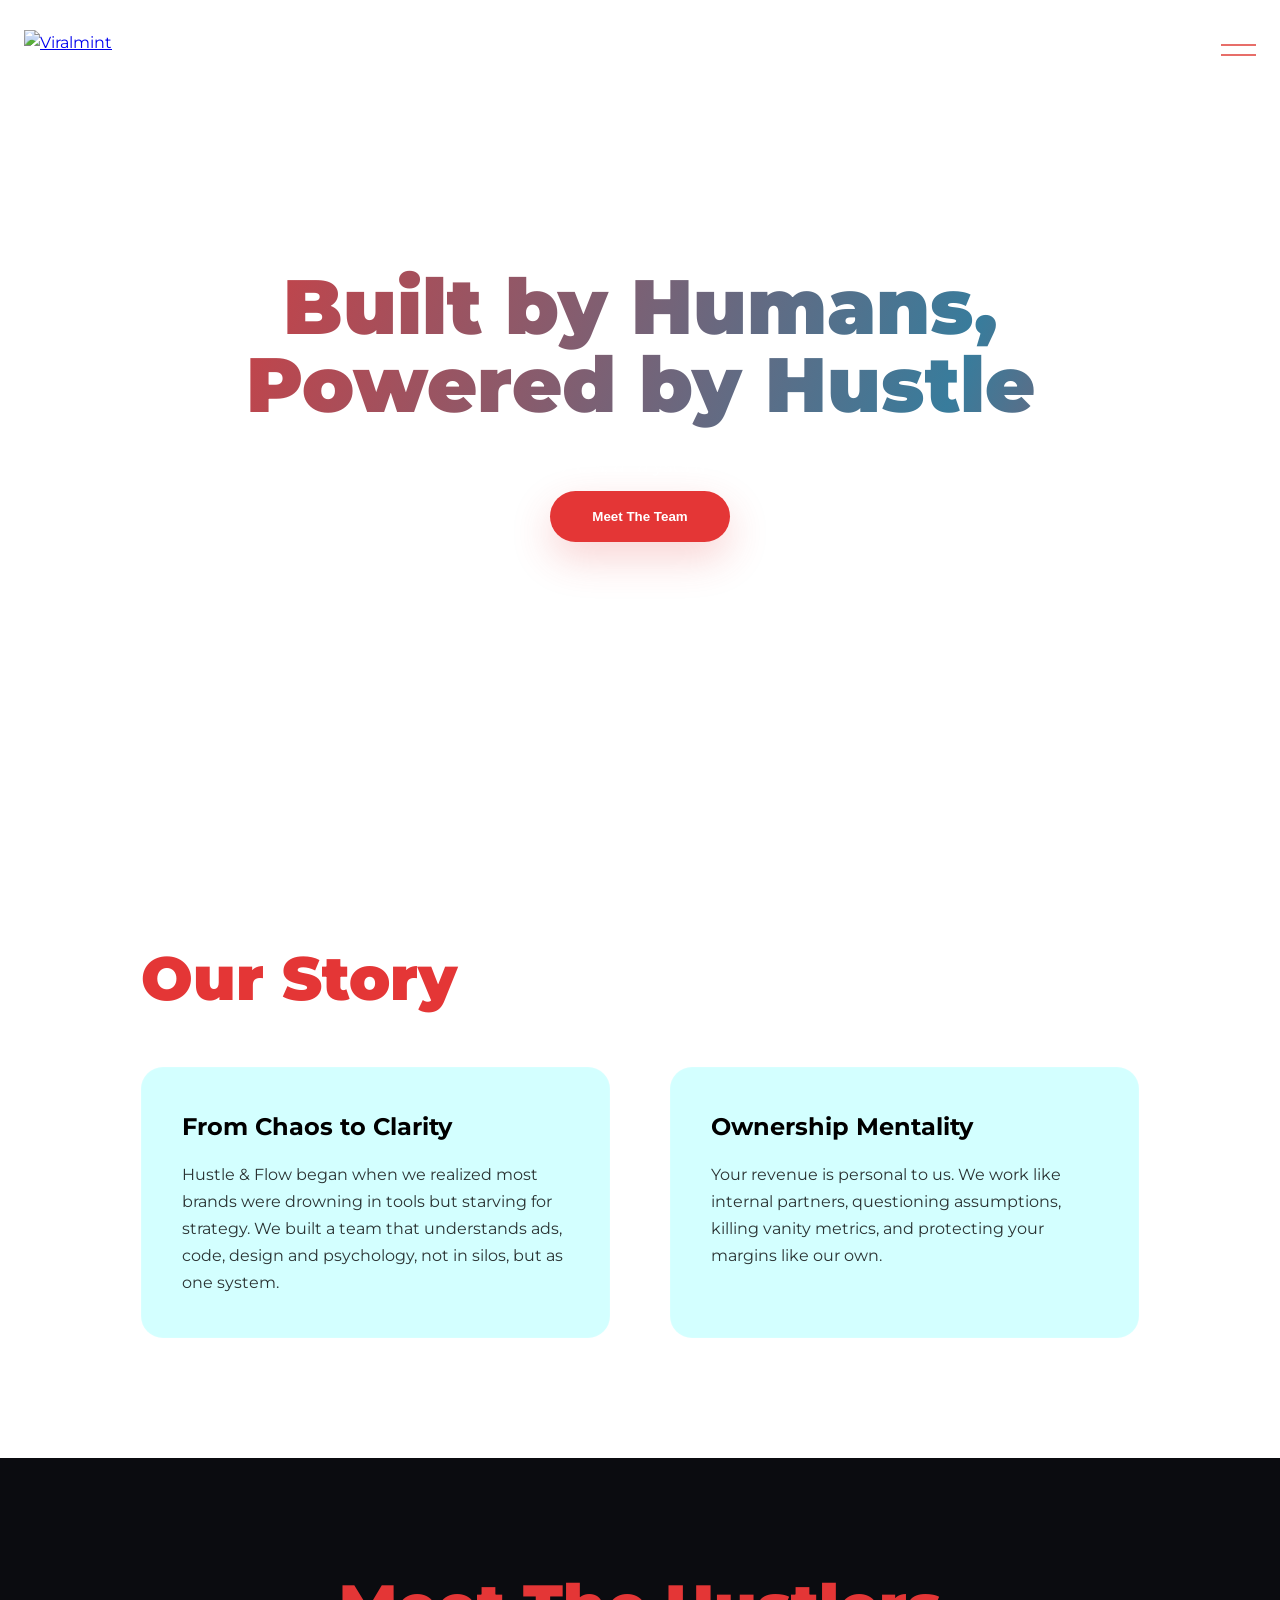
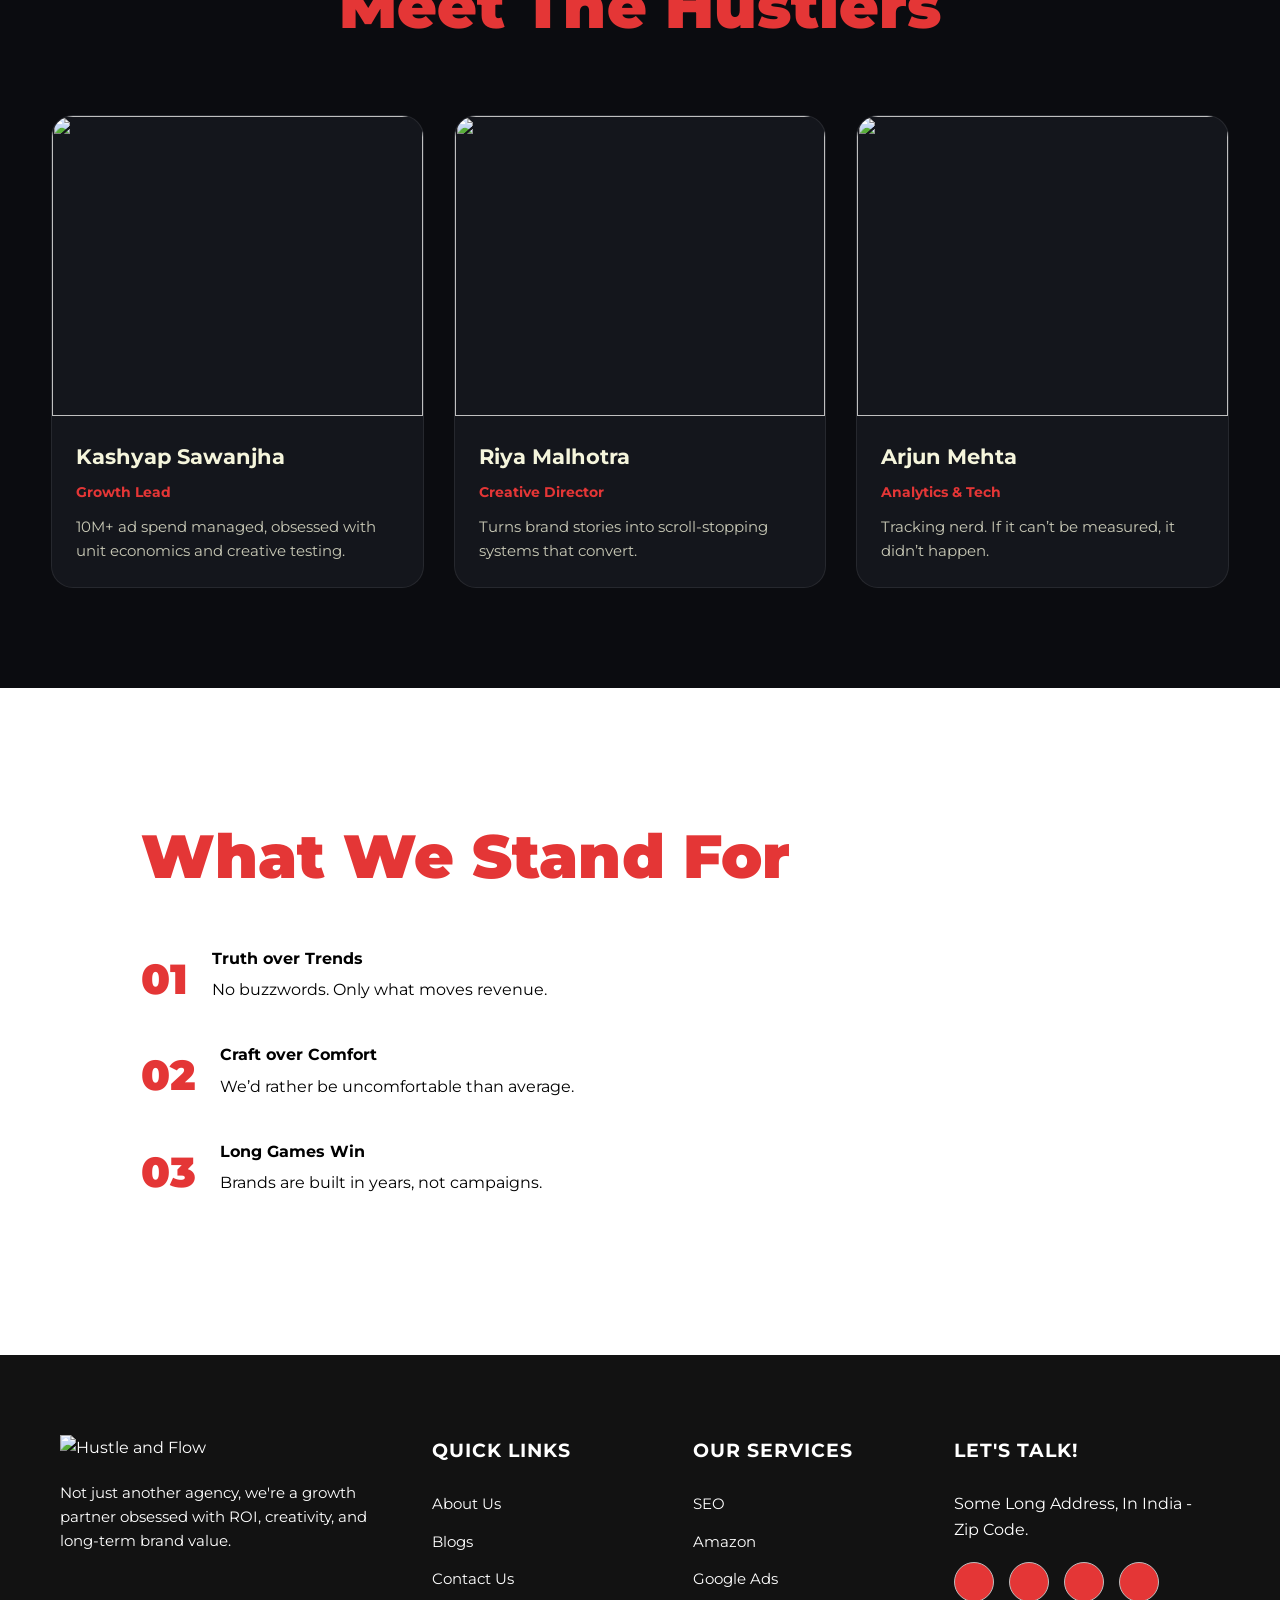
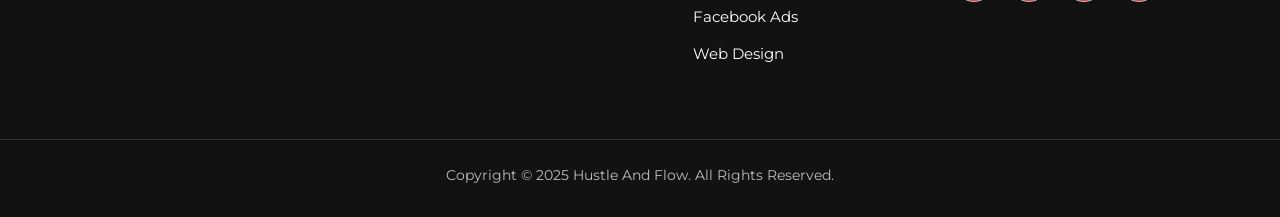
==== about/index.html @ 29738bbf "New Commits" ====
<!doctype html>
<html lang="en">
<head>
<meta charset="utf-8">
<title>About Us — Hustle & Flow</title>

<link href="https://fonts.googleapis.com/css2?family=Montserrat:wght@400;700;800;900&display=swap" rel="stylesheet">
<link rel="stylesheet" href="about.css">
<link rel="stylesheet" href="../css/styles.css">
</head>

<body>
<div class="progress-container">
    <div class="progress-bar" id="scrollBar"></div>
</div>

<nav class="main-nav">
  <div class="nav-container">

    <a class="nav-logo" href="/">
      <img src="../logos/hustleandflow.png" alt="Viralmint">
    </a>

    <button class="menu-burger" id="burger">
      <span class="burger-line"></span>
      <span class="burger-line"></span>
    </button>

  </div>
</nav>

<div class="mobile-menu" id="mobileMenu">
  <a href="../">Home</a>
  <a href="../about/">About Us</a>
  <a href="../services/">Services</a>
  <a href="../blogs/"> Blogs</a>
  <a href="../#contact-us">Contact Us</a>
  
</div>

<!-- HERO -->

<section class="hero">
  <div class="grainient-bg" id="grainient"></div>

  <div class="hero-content">
    <h1 class="hustle-title">Built by Humans,<br>Powered by Hustle</h1>
    <p>We’re not another agency.  
      We’re operators, storytellers, analysts and builders  
      obsessed with one thing — real growth.</p>
    <button class="btn" onclick="document.getElementById('team').scrollIntoView({behavior:'smooth'})">Meet The Team</button>

  </div>
</section>
<script src="https://unpkg.com/ogl@0.0.32/dist/ogl.umd.js"></script>
<script src="grainient.js"></script>
<!-- OGL CDN -->


    <!--<h1 class="hustle-title">/h1>

    <p>
      
    </p>

  </div>
</section>-->


<!-- STORY -->

<section class="story">

<h2 class="section-title">Our Story</h2>

<div class="story-grid">

<div class="story-card reveal">
<h3>From Chaos to Clarity</h3>
<p>
Hustle & Flow began when we realized most brands were drowning in tools but starving for strategy.  
We built a team that understands ads, code, design and psychology, not in silos, but as one system.
</p>
</div>

<div class="story-card reveal">
<h3>Ownership Mentality</h3>
<p>
Your revenue is personal to us.  
We work like internal partners, questioning assumptions, killing vanity metrics, and protecting your margins like our own.
</p>
</div>

</div>
</section>


<!-- TEAM -->

<section class="team" id="team">

<h2 class="section-title" style="text-align:center">Meet The Hustlers</h2>

<div class="team-grid">

<div class="member">
<img src="https://picsum.photos/600/700?1">
<div class="member-body">
<h4>Kashyap Sawanjha</h4>
<span>Growth Lead</span>
<p>10M+ ad spend managed, obsessed with unit economics and creative testing.</p>
</div>
</div>

<div class="member">
<img src="https://picsum.photos/600/700?2">
<div class="member-body">
<h4>Riya Malhotra</h4>
<span>Creative Director</span>
<p>Turns brand stories into scroll-stopping systems that convert.</p>
</div>
</div>

<div class="member">
<img src="https://picsum.photos/600/700?3">
<div class="member-body">
<h4>Arjun Mehta</h4>
<span>Analytics & Tech</span>
<p>Tracking nerd. If it can’t be measured, it didn’t happen.</p>
</div>
</div>

</div>
</section>


<!-- VALUES -->

<section class="values">

<h2 class="section-title">What We Stand For</h2>

<div class="value-row reveal">
<div class="value-num">01</div>
<div class="value-text">
<h4>Truth over Trends</h4>
<p>No buzzwords. Only what moves revenue.</p>
</div>
</div>

<div class="value-row reveal">
<div class="value-num">02</div>
<div class="value-text">
<h4>Craft over Comfort</h4>
<p>We’d rather be uncomfortable than average.</p>
</div>
</div>

<div class="value-row reveal">
<div class="value-num">03</div>
<div class="value-text">
<h4>Long Games Win</h4>
<p>Brands are built in years, not campaigns.</p>
</div>
</div>

</section>


<!-- SIMPLE ANIMATIONS -->

<script>
const reveals = document.querySelectorAll(".reveal");

function onScroll(){
  const trigger = window.innerHeight * .88;

  reveals.forEach(el=>{
    const top = el.getBoundingClientRect().top;
    if(top < trigger) el.classList.add("visible");
  });
}

window.addEventListener("scroll", onScroll);
onScroll();
</script>


<footer class="main-footer">
    <div class="footer-container">
        <div class="footer-col about-col">
            <img src="../logos/hustleandflow-logo.png" alt="Hustle and Flow" class="footer-logo">
            <p class="footer-description">
                Not just another agency, we're a growth partner obsessed with ROI, creativity, and long-term brand value.
            </p>
            
        </div>

        <div class="footer-col">
            <h4 class="footer-title">Quick Links</h4>
            <ul class="footer-links">
                <li><a href="../about/">About Us</a></li>
                <li><a href="../blogs/">Blogs</a></li>
                <li><a href="../#contact-us">Contact Us</a></li>
            </ul>
        </div>

        <div class="footer-col">
            <h4 class="footer-title">Our Services</h4>
            <ul class="footer-links">
              <li><a href="../services/">SEO</a></li>
              <li><a href="../services/">Amazon</a></li>
              <li><a href="../services/">Google Ads</a></li>
              <li><a href="../services/">Facebook Ads</a></li>
              <li><a href="../services/">Web Design</a></li>

            </ul>
        </div>

        <div class="footer-col">
            <h4 class="footer-title">Let's Talk!</h4>
            <p class="footer-address">Some Long Address, In India - Zip Code.</p>
            <div class="social-icons">
                <a href="#"><i data-lucide="mail"></i></a>
                <a href="#"><i data-lucide="instagram"></i></a>
                <a href="#"><i data-lucide="twitter"></i></a>
                <a href="#"><i data-lucide="linkedin"></i></a>
            </div>
        </div>
    </div>

    <div class="footer-bottom">
        <p>Copyright © 2025 Hustle And Flow. All Rights Reserved.</p>
    </div>
</footer>	


<script src="https://cdnjs.cloudflare.com/ajax/libs/gsap/3.12.2/gsap.min.js"></script>
    <script src="https://cdnjs.cloudflare.com/ajax/libs/gsap/3.12.2/ScrollTrigger.min.js"></script>
    <script src="https://unpkg.com/lucide@latest"></script>
    <script src="https://assets.calendly.com/assets/external/widget.js" async></script>


    <script>
        lucide.createIcons();
    </script>
<script src="../blogs/blogs-nav.js"></script>
<script src="../main.js"></script>


</body>
</html>
---- about/about.css ----
/* ===== BASE ===== */
* { box-sizing: border-box; margin:0; padding:0; }
body {
  font-family: 'Montserrat', sans-serif;
  background:#faf8f0;
  color:#0f0f0f;
  overflow-x:hidden;
}

/* ===== HERO ===== */
/*Grainient*/
.hero {
  position: relative;
  height: 90vh;
  min-height: 600px;
  overflow: hidden;
  display: flex;
  align-items: center;
  justify-content: center;
  text-align: center;
}

.grainient-bg {
  position: absolute;
  inset: 0;
  z-index: 0;
}

.hero-content {
  position: relative;
  z-index: 2;
  color: white;
}

.hero h1 {
  font-size: clamp(3rem, 6vw, 5rem);
  font-weight: 900;
}

.hero p {
  margin-top: 16px;
  font-size: 1.2rem;
  opacity: 0.9;
}


.hero-inner {
  max-width:900px;
  padding:20px;
}

.hustle-title {
    padding-bottom: 10px;
  font-size: clamp(3rem, 6vw, 5.2rem);
  font-weight: 900;
  line-height: 1.02;

  background: linear-gradient(
    110deg,
    #E43636 0%,
    #387c9c 40%,
    #E43636 60%,
    #232323 90%
  );

  background-size: 200% auto;
  -webkit-background-clip: text;
  background-clip: text;
  color: transparent;

  animation: steel 6s ease infinite;
}

@keyframes steel {
  0% { background-position: 0% center; }
  100% { background-position: 200% center; }
}


.hero-inner p {
  font-size:1.2rem;
  max-width:640px;
  margin:0 auto 30px;
  color:#333;
  opacity:1;
}

.btn {
  margin-top: 10px;
  padding:18px 42px;
  border:none;
  background:#e43636;
  color:#fff;
  font-weight:800;
  border-radius:50px;
  cursor:pointer;
  transition:.3s ease;
  box-shadow: 0 16px 40px rgba(228,54,54,.22);
}

.btn:hover {
    background:#c92e2e;
  transform:translateY(-3px);
  box-shadow:0 18px 40px rgba(228,54,54,.35);
}

/* ===== STORY ===== */

.story {
  padding:120px 20px;
  max-width:1100px;
  margin:0 auto;
}

.section-title {
    color: #e43636;
  font-size: clamp(2.6rem,5vw,3.8rem);
  margin-bottom:40px;
  font-weight:900;
}

.story-grid {
  display:grid;
  grid-template-columns:1fr 1fr;
  gap:60px;
}

.story-card {
  background:#d3ffff;
  padding:40px;
  border-radius:22px;
  border:1px solid rgba(255,255,255,.08);

  transform:translateY(40px);
  opacity:0;
  transition:.8s ease;
}

.story-card.visible {
  transform:none;
  opacity:1;
}

.story-card h3 {
  margin-bottom:14px;
  font-size:1.5rem;
}

.story-card p {
  opacity:.8;
  line-height:1.7;
}

/* ===== TEAM ===== */

.team {
  padding:100px 20px;
  background:#0b0c10;
}

.team-grid {
  max-width:1200px;
  margin:60px auto 0;

  display:grid;
  grid-template-columns:repeat(auto-fit,minmax(280px,1fr));
  gap:30px;
}

.member {
  background:#14161c;
  border-radius:22px;
  overflow:hidden;
  border:1px solid rgba(255,255,255,.08);
  color: beige;

  transition:.4s ease;
}

.member:hover {
  transform:translateY(-8px);
  box-shadow:0 30px 70px rgba(0,0,0,.4);
}

.member img {
  width:100%;
  height:300px;
  object-fit:cover;
}

.member-body {
  padding:24px;
}

.member h4 {
  font-size:1.3rem;
  margin-bottom:6px;
}

.member span {
  color:#e43636;
  font-weight:700;
  font-size:.9rem;
}

.member p {
  margin-top:10px;
  opacity:.8;
  font-size:.95rem;
}

/* ===== VALUES ===== */

.values {
  padding:120px 20px;
  max-width:1100px;
  margin:0 auto;
}

.value-row {
  display:flex;
  gap:24px;
  margin-bottom:30px;

  transform:translateX(-60px);
  opacity:0;
  transition:.8s ease;
}

.value-row.visible {
  transform:none;
  opacity:1;
}

.value-num {
  font-size:2.6rem;
  font-weight:900;
  color:#e43636;
}

.value-text h4 {
  margin-bottom:6px;
}
/* ===== GLOBAL MAX WIDTH CONTROL ===== */

.hero,
.story,
.team,
.values {
  padding-left: clamp(20px, 4vw, 60px);
  padding-right: clamp(20px, 4vw, 60px);
}
@media (min-width: 1440px) {

  .hero {
    min-height: 720px;
  }

  .hero-content {
    max-width: 1000px;
  }

  .story,
  .values {
    max-width: 1200px;
  }

  .team-grid {
    max-width: 1300px;
  }
}

@media (max-width: 1024px) {

  .hero {
    height: auto;
    padding: 120px 20px 100px;
  }

  .hero h1 {
    font-size: clamp(2.5rem, 6vw, 4rem);
  }

  .hero p {
    font-size: 1rem;
  }

  .story {
    padding: 100px 20px;
  }

  .story-grid {
    gap: 30px;
  }

  .team {
    padding: 80px 20px;
  }

  .member img {
    height: 260px;
  }

  .values {
    padding: 100px 20px;
  }

}
@media (max-width: 768px) {

  .hero {
    min-height: auto;
    padding: 100px 20px 80px;
  }

  .hero h1 {
    font-size: 2.4rem;
    line-height: 1.1;
  }

  .hero p {
    font-size: 0.95rem;
  }

  .btn {
    padding: 14px 32px;
    font-size: 0.9rem;
  }

  .story-grid {
    grid-template-columns: 1fr;
  }

  .story-card {
    padding: 28px;
  }

  .team-grid {
    gap: 20px;
  }

  .member img {
    height: 240px;
  }

  .value-row {
    flex-direction: column;
    gap: 8px;
  }

  .value-num {
    font-size: 2rem;
  }

}
@media (max-width: 480px) {

  .hero {
    padding: 90px 16px 60px;
  }

  .hero h1 {
    font-size: 2rem;
  }

  .hero p {
    font-size: 0.9rem;
    margin-bottom: 24px;
  }

  .btn {
    width: 100%;
    padding: 14px;
  }

  .story {
    padding: 80px 16px;
  }

  .story-card {
    padding: 22px;
  }

  .team {
    padding: 70px 16px;
  }

  .member img {
    height: 200px;
  }

  .values {
    padding: 80px 16px;
  }

  .value-row {
    margin-bottom: 20px;
  }

}

/* ===== RESPONSIVE ===== */

@media(max-width:900px){
  .story-grid { grid-template-columns:1fr; }
}
---- css/styles.css ----
:root {
    --primary: #E43636;
    --bg-light: #fff;
    --bg-alt: #bdbdbd;
    --dark: #000000;
    --transition: all 0.3s ease;
    --container-width: 1400px; 
    --gutter: 40px;
    /* layout widths */
  --container-max: 1320px;
  --container-padding: clamp(20px, 4vw, 48px);

  /* spacing scale */
  --space-xs: clamp(8px, 1vw, 12px);
  --space-sm: clamp(12px, 2vw, 20px);
  --space-md: clamp(24px, 4vw, 48px);
  --space-lg: clamp(48px, 8vw, 96px);
  --space-xl: clamp(80px, 10vw, 140px);

  /* typography scale */
  --fs-xs: clamp(0.75rem, 1vw, 0.85rem);
  --fs-sm: clamp(0.9rem, 1.2vw, 1rem);
  --fs-md: clamp(1rem, 1.5vw, 1.1rem);
  --fs-lg: clamp(1.3rem, 2vw, 1.6rem);
  --fs-xl: clamp(2rem, 4vw, 3.5rem);
}
*,
*::before,
*::after {
  box-sizing: border-box;
}
html {
  width: 100%;
  max-width: 100%;
  overflow-x: hidden;
}



body {
    font-family: "Montserrat", system-ui, -apple-system,
                 BlinkMacSystemFont, "Segoe UI",
                 Roboto, Helvetica, Arial, sans-serif;

    background-color: var(--bg-light);
    color: var(--dark);
    line-height: 1.6;
    overflow-x: hidden;
    width: 100%;
  max-width: 100%;
}


img { max-width: 100%; height: auto; display: flex; }



.container {
    max-width: var(--container-width);
    padding-left: var(--gutter);
    padding-right: var(--gutter);
    width: 100%;
    margin: 0 auto;
}

.gradient-text {
    color: var(--primary);
    background: linear-gradient(45deg, var(--primary), #b32a2a);
    -webkit-background-clip: text;
    -webkit-text-fill-color: transparent;
}
/* --- SCROLL PROGRESS BAR --- */
.progress-container {
    position: fixed;
    top: 0;
    left: 0;
    width: 100%;
    height: 4px; /* Thin and elegant */
    background: transparent; /* Invisible background */
    z-index: 10001; /* Higher than the navbar */
}

.progress-bar {
    height: 4px;
    background: #e76e69; /* Your signature red */
    width: 0%; /* Initial state */
    transition: width 0.1s ease-out;
}


/* --- Navbar STYLES --- */

/* --- DARKER NAVIGATION STYLES --- */
/* --- DARK STATIC NAVBAR --- */
.main-nav {
    width: 100%;
    padding: 30px 0;
    background-color: #fff;
    position: fixed;
  top: 0;
  left: 0;
  z-index: 9999;

  transition: background-color 0.3s ease, padding 0.3s ease;
}
/* Updated Scrolled State */
/* Scrolled State: Solid White, No Blur */
.main-nav.scrolled {
    background-color: #FFFFFF;
    border-bottom: 2px solid #D9D9D9;
}

.nav-container {
    width: 100%;
    padding: 0px 24px;

    display: flex;
    justify-content: space-between;
    align-items: center;
}


.nav-logo {
    display: flex;
    align-items: center;
}

.nav-logo img {
    height: 50px;
    width: auto;
    /*filter: brightness(0) invert(1); */
    transition: all 0.3s ease;
}
.burger-line {
    display: block;
    width: 35px;
    height: 2px;
    background-color: #F6EFD2; /* Cream lines for contrast */
    transition: 0.3s ease;
}

.menu-burger:hover .burger-line {
    background-color: #752412; /* Hover turns lines red */
}


.nav-logo img {
    height: 40px;
    width: auto;
    transition: height 0.3s ease;
}

.mobile-menu {
  position: fixed;
  inset: 0;

  background: #ffffff;

  display: flex;
  flex-direction: column;
  justify-content: center;
  align-items: center;

  transform: translateX(100%);
  transition: transform 0.4s ease;

  z-index: 9998;
}

.mobile-menu.open {
  transform: translateX(0);
}

.mobile-menu a {
  font-size: 2rem;
  margin: 20px 0;
  color: #000;
  text-decoration: none;
}


/* THE BURGER MENU */
.menu-burger {
    display: flex;
    flex-direction: column;
    gap: 8px;
    background: none;
    border: none;
    cursor: pointer;
    padding: 0;
}

.burger-line {
    display: block;
    width: 35px;
    height: 2px;
    background-color: #e76e69; /* Your main text color */
    transition: 0.3s ease;
}

.menu-burger.active .burger-line:nth-child(1) {
  transform: rotate(45deg) translate(5px, 5px);
}

.menu-burger.active .burger-line:nth-child(2) {
  transform: rotate(-45deg) translate(5px, -5px);
}

/* Burger Hover Effect */
.menu-burger:hover .burger-line:first-child {
    transform: translateX(-5px);
    background-color: #6F1A07; /* Your accent terracotta */
}

.menu-burger:hover .burger-line:last-child {
    transform: translateX(5px);
    background-color: #6F1A07;
}

/* Mobile Adjustments */
@media (max-width: 768px) {
    .nav-container { padding: 0 20px; }
    .nav-logo img { height: 30px; }
}

/* --- DYNAMIC HERO SPLIT --- */
.launch-section {
  display: grid;
  grid-template-columns: 1fr 1fr;
  padding-right: 0;

  height: 70vh;
  background: #F6EFD2;
  gap: 60px;
  align-items: center;
}

.launch-left {
    padding-left: 60px;
  justify-self: start;
  max-width: 600px;
}

.launch-left h1 {
  font-size: 4.6rem;
  line-height: 1;
  margin: 10px 0;
  color: #243b45;
}

.launch-left p {
  font-size: 1.8rem;
  color: #555;
  max-width: 480px;
}

.badge {
  display: inline-block;
  background: #0d2f55;
  color: white;
  padding: 6px 14px;
  font-weight: 700;
  letter-spacing: 0.08em;
  margin-bottom: 12px;
}

/* IMAGE GRID */


.image-grid {
  width: 100%;
  height: 100%;
  aspect-ratio: auto; /* important */
  display: grid;

  grid-template-columns: repeat(2, 1fr);
  grid-template-rows: repeat(2, 1fr);

  gap: 3px;
}

.tile {
  position: relative;
  overflow: hidden;
}


.tile-inner {
  position: absolute;
  inset: 0;

  background-repeat: no-repeat;

  /* CRITICAL */
  background-size: 200% 200%;

  /* base center crop */
  background-position: 50% 50%;
}


/* Adding a decorative line after the tag */


/* Subtle pulse dot inside the label to grab attention */
.philosophy-section .hero-label::before {
    content: "";
    width: 6px;
    height: 6px;
    background-color: #ffffff;
    border-radius: 50%;
    display: inline-block;
    animation: label-pulse 2s infinite;
}

@keyframes label-pulse {
    0% { opacity: 1; transform: scale(1); }
    50% { opacity: 0.4; transform: scale(1.3); }
    100% { opacity: 1; transform: scale(1); }
}

/* --- TITLE EMPHASIS --- */
.philosophy-title .gradient-text {
    display: block; /* Pushes "We take ownership" to its own line for impact */
    font-size: 1.2em;
    margin-top: 5px;
    background: linear-gradient(90deg, var(--primary), #000000);
    -webkit-background-clip: text;
    -webkit-text-fill-color: transparent;
}
.philosophy-section {
    background-color: #e7e8f1; /* #F6EFD2 */
    padding: 30px 0;
    overflow: hidden;
}



.philosophy-content {
    max-width: 550px;
}

.philosophy-title {
    font-size: clamp(2.5rem, 4vw, 3.5rem);
    line-height: 1.1;
    font-weight: 900;
    color: var(--dark);
    margin: 20px 0 30px;
}

.philosophy-text p {
    font-size: 1.15rem;
    line-height: 1.8;--container-width: 1400px; 
    --gutter: 40px;
    color: rgba(0, 0, 0, 0.75);
    margin-bottom: 20px;
}

.philosophy-text strong {
    color: var(--primary); /* #E43636 */
}

/* --- VISUAL ELEMENTS --- */
.philosophy-visual {
    position: relative;
    overflow: clip;
}

.image-wrapper {
    position: relative;
    z-index: 2;
}

.main-img {
    width: 100%;
    border-radius: 4px;
    filter: sepia(20%); /* Adds a warm, premium tone */
    /* Decorative beige offset */
}

.floating-stat-card {
    position: absolute;
    bottom: -30px;
    left: -30px;
    background: #ffffff;
    padding: 30px;
    box-shadow: 0 20px 50px rgba(0,0,0,0.1);
    border-radius: 12px;
    z-index: 3;
    text-align: center;
    min-width: 160px;
}

.stat-number {
    display: block;
    font-size: 3rem;
    font-weight: 900;
    line-height: 1;
    color: var(--primary);
}

.stat-label {
    font-size: 0.8rem;
    text-transform: uppercase;
    letter-spacing: 2px;
    font-weight: 700;
    color: var(--dark);
}

/* Background Decoration */
.blob-subtle {
    position: absolute;
    top: -10%;
    right: -10%;
    width: 100%;
    height: 100%;
    background-color: var(--bg-alt);
    border-radius: 50%;
    filter: blur(80px);
    opacity: 0.4;
    z-index: 1;
}

/* --- MOBILE OPTIMIZATION --- */
@media (max-width: 992px) {
    .philosophy-container {
        grid-template-columns: 1fr;
        gap: 60px;
        text-align: center;
    }

    .philosophy-content {
        max-width: 100%;
    }

    .philosophy-visual {
        max-width: 500px;
        margin: 0 auto;
    }
    
    .floating-stat-card {
        left: 50%;
        transform: translateX(-50%);
        bottom: -20px;
    }

    .main-img {
        box-shadow: 15px 15px 0px var(--bg-alt);
    }
}

/* --- Review Title Styles --- */
/* --- Review Title Styles --- */
.reviews-section, 
.reviews-title-container,
.reviews-wrapper {
    background-color: #e7e8f1 !important; /* Forces out any lingering black */
    margin: 0;
    border: none;
}

.reviews-title-container {
    display: flex;
    align-items: center;
    justify-content: center;
    gap: 10px;
    margin-bottom: 10px;
    padding-top: 5px;
}

.reviews-main-title {
    color: #dc3232; /* Pure Red */
    font-size: clamp(2rem, 5vw, 3.5rem);
    font-weight: 800;
    text-transform: uppercase;
    margin: 0;
}

.megaphone-gif {
    width: 60px;
    height: auto;
    /* Removed invert(1) as we are no longer on a dark background */
}

/* --- Layout Fixes --- */
.reviews-section {
    padding: 10px 0;
    background-color: #e7e8f1; /* Replaced brown/white */
    width: 100%;
    overflow: hidden; 
}

.reviews-wrapper {
    width: 100%;
    display: flex;
    flex-direction: column;
    align-items: center;
}

.reviews-track {
    display: flex;
    background-color: #e7e8f1 !important; /* Replaced brown */
    gap: 30px;
    overflow-x: auto;
    width: 100%;
    padding: 40px 10%; 
    scrollbar-width: none;
    -ms-overflow-style: none;
    scroll-snap-type: x mandatory;
    scroll-behavior: smooth;
    -webkit-overflow-scrolling: touch;
}

.reviews-track::-webkit-scrollbar { display: none; }

/* --- 3D Card --- */
.review-card {
    flex: 0 0 400px;
    scroll-snap-align: center;
    min-height: auto;
    height: auto;
    background: #202020; /* White cards look best on #e2ddb4 */
    color:#fff;
    border: 1px solid rgba(0, 0, 0, 0.05);
    border-radius: 12px;
    padding: 40px;
    display: flex;
    flex-direction: column;
    justify-content: center;
    align-items: center;
    text-align: center;
    transform-style: preserve-3d;
    transition: transform 0.15s ease-out;
    box-shadow: 0 15px 35px rgba(0, 0, 0, 0.1);
}

.card-content {
    pointer-events: none;
    border-radius: 12px;
    transform: translateZ(20px);
    color: #000000; /* Keeping text black as requested */
}

/* --- Red Buttons --- */
.reviews-controls {
    background-color: #e7e8f1;
    padding-bottom: 20px; /* Space at the bottom */
    width: 100%;
    display: flex;
    justify-content: center;
}

.review-nav {
    width: 60px;
    height: 60px;
    border-radius: 50%;
    border: none;
    background-color: #dc3232; /* RED */
    color: #e7e8f1;
    display: flex;
    align-items: center;
    justify-content: center;
    cursor: pointer;
    transition: all 0.3s cubic-bezier(0.175, 0.885, 0.32, 1.275);
    box-shadow: 0 6px 20px rgba(220, 50, 50, 0.3);
}

.review-nav:hover {
    background-color: #b02828;
    transform: scale(1.15) rotate(5deg);
}

/* Mobile Adjustments */
@media (max-width: 768px) {
    .review-card { flex: 0 0 85vw; }
    .reviews-track { padding: 40px 7.5%; }
}



/* --- CASE STUDIES SECTION --- */
.case-studies-section {
    background-color: #121212;
    /* Subtle Grid Background to separate from the solid cream of Services */
    background-size: 40px 40px; 
    padding: 120px 0;
    position: relative;
    border-top: 1px solid var(--bg-alt);
}

.case-studies-section .section-header {
    text-align: center;
    max-width: 800px;
    margin: 0 auto 80px auto;
}

.confetti-icon img {
    width: 60px;
    height: auto;
    margin-bottom: 20px;
}

.sub-headline {
    color: var(--primary); /* #E43636 */
    font-weight: 800;
    text-transform: uppercase;
    letter-spacing: 3px;
    font-size: 0.9rem;
}

.main-headline {
    font-size: clamp(2.5rem, 5vw, 4rem);
    font-weight: 900;
    color: #fff;
    line-height: 1.1;
    margin-top: 10px;
}

/* --- THE GRID --- */
.studies-grid {
    display: grid;
    grid-template-columns: repeat(auto-fit, minmax(350px, 1fr));
    gap: 40px;
    max-width: 1300px;
    margin: 0 auto;
    padding: 0 20px;
}

/* --- STUDY CARD --- */
.study-card {
    background: #121212;
    border: 1px solid var(--bg-alt);
    transition: all 0.5s cubic-bezier(0.25, 1, 0.5, 1);
    position: relative;
    overflow: hidden;
}

.study-card:hover {
    border-color: var(--primary);
    box-shadow: 0 30px 60px rgba(228, 54, 54, 0.1);
}

.card-image {
    height: 300px;
    overflow: hidden;
    position: relative;
}

.card-image img {
    width: 100%;
    height: 100%;
    object-fit: cover;
    transition: transform 0.6s ease;
}

.study-card:hover .card-image img {
    transform: scale(1.05);
}

/* Statistics Overlay */
.card-content {
    padding: 40px;
    text-align: center;
    background: #ffffff;
    position: relative;
}

.brand-logo {
    height: 35px;
    width: auto;
    margin: 0 auto 25px;
    filter: grayscale(100%);
    opacity: 0.7;
    transition: 0.3s;
}

.study-card:hover .brand-logo {
    filter: grayscale(0%);
    opacity: 1;
}

.stat {
    display: flex;
    justify-content: center;
    align-items: baseline;
    color: var(--primary); /* #E43636 */
    font-family: 'Inter', sans-serif;
}

.stat .number {
    font-size: 5rem;
    font-weight: 900;
    line-height: 1;
}

.stat .suffix {
    font-size: 2rem;
    font-weight: 900;
}

.stat-label {
    font-size: 1rem;
    font-weight: 700;
    color: var(--dark);
    text-transform: uppercase;
    letter-spacing: 1px;
    margin-top: 10px;
}

/* --- MOBILE --- */
@media (max-width: 768px) {
    .stat .number { font-size: 4rem; }
    .card-image { height: 250px; }
}

/* --- DARK CONTACT SECTION --- */

.form-title{
    color: #000;
    margin-top: 10px;
}
.contact-section {
    background-color: #000000; /* Keeping dark background for contrast */
    padding: 120px 0;
    color: #fff; /* Replaced cream with your brand gold */
    position: relative;
    overflow: hidden;
}

.contact-split-grid {
    display: grid;
    /* SWAP: We move the 0.8fr (Quote) to the first column and 1.2fr (Form) to the second */
    grid-template-columns: 0.8fr 1.2fr; 
    gap: 100px;
    align-items: start;
}
.contact-left-content {
    max-width: 480px;
}
.contact-left-title {
    font-size: 3.6rem;
    font-weight: 900;
    margin-bottom: 30px;
    color: #000;
    letter-spacing: -1px;
}
.contact-left-title span {
    color: #E43636;
}

.contact-left-quote {
    font-size: 1.25rem;
    line-height: 1.6;
    color: #e84040;
    margin-bottom: 40px;
}

.contact-divider {
    width: 60px;
    height: 4px;
    background: #E43636;
    margin-bottom: 50px;
}

.contact-info-footer {
    margin-top: 0;
    display: flex;
    gap: 40px;
}

@media (max-width: 992px) {
    .contact-left-title {
        font-size: 2.8rem;
    }

    .contact-left-content {
        max-width: 100%;
    }
}

/* --- FORM STYLING --- */

.contact-form-side {
    order: 2;
}

.eyebrow-red {
    color: #E43636;
    text-transform: uppercase;
    letter-spacing: 3px;
    font-weight: 800;
    font-size: 0.9rem;
}

.calendly-form-wrapper {
    background: #ffffff;
    border-radius: 20px;
    padding: 20px;
    box-shadow: 0 20px 60px rgba(0,0,0,0.25);
}

/* Keep iframe visually clean */
.calendly-inline-widget iframe {
    border-radius: 12px;
    border-color: #FFFFFF;
    background: #ffffff;
}

/* --- QUOTE SIDE STYLING --- */
.contact-quote-side {
    height: 100%;
    display: flex;
    flex-direction: column;
    justify-content: space-between;
    padding-top: 80px;
    /* Ensure it physically appears first */
    order: 1; 
}

/* Container to help with positioning */
.quote-wrapper {
    padding: 40px;
    display: flex;
    justify-content: flex-start; /* Or center */
}

.quote-bubble {
    position: relative;
    background: #E2DDB4; /* Dark gray/black bubble */
    color: #e2ddb4;      /* Your brand gold */
    padding: 40px;
    border-radius: 20px;
    max-width: 600px;
    border: 1px solid #333;
    box-shadow: 0 15px 30px rgba(0,0,0,0.3);
}

/* The "Tail" of the bubble */
.quote-bubble::after {
    content: '';
    position: absolute;
    bottom: -15px;      /* Positioned at the bottom */
    left: 40px;         /* Aligned to the left */
    width: 0;
    height: 0;
    border-left: 20px solid transparent;
    border-right: 20px solid transparent;
    border-top: 20px solid #E2DDB4; /* Matches bubble background */
}

/* Red Accent Line for that H&F vibe */
.quote-bubble::before {
    content: '';
    position: absolute;
    top: 0;
    left: 40px;
    width: 60px;
    height: 4px;
    background: #E43636; /* Brand red */
}

.quote-icon {
    color: #E43636;
    font-size: 1.5rem;
    margin-bottom: 15px;
    display: block;
}

.big-quote {
    font-size: 2rem;
    font-weight: 800;
    line-height: 1.2;
    margin-bottom: 20px;
}

.quote-author {
    color: #888;
    text-transform: uppercase;
    letter-spacing: 2px;
    font-size: 0.8rem;
    font-weight: 900;
}
.quote-bubble {
    transition: transform 0.4s cubic-bezier(0.175, 0.885, 0.32, 1.275);
}

.quote-bubble:hover {
    transform: translateY(-10px) scale(1.02);
}

.quote-icon {
    font-size: 3rem;
    color: #E43636;
    margin-bottom: 30px;
}

.big-quote {
    font-size: 2.2rem;
    font-weight: 700;
    line-height: 1.3;
    color: #767676;
    margin-bottom: 20px;
}

.quote-author {
    color: #E43636;
    font-weight: 800;
    text-transform: uppercase;
    font-size: 0.8rem;
}

.contact-info-footer {
    margin-top: 60px;
    display: flex;
    gap: 40px;
}

.info-item span {
    display: block;
    font-size: 0.7rem;
    text-transform: uppercase;
    color: #E43636;
    margin-bottom: 5px;
}

.info-item p {
    font-weight: 700;
    font-size: 1.1rem;
    color: #070707;
}

/* --- MOBILE --- */
@media (max-width: 992px) {
    .contact-split-grid {
        grid-template-columns: 1fr; /* Stack vertically on mobile */
        gap: 60px;
    }
    .contact-form-side {
        order: 1; /* On mobile, usually better to have form first */
    }
    .contact-quote-side {
        order: 2;
        padding-top: 0;
    }
}
/* Sticky Navigation */
.rt-header {
    background: var(--bg-light);
    padding: 20px 0;
    border-bottom: 1px solid var(--bg-alt);
    position: sticky;
    top: 0;
    z-index: 1000;
}

.hero-container {
    display: flex;
    flex-wrap: wrap;
    min-height: 80vh;
    align-items: center;
}

.hero-left, .hero-right {
    flex: 1;
    padding: 40px;
    min-width: 350px;
}

.hero-title {
    font-size: clamp(2.5rem, 5vw, 4.5rem);
    line-height: 1.1;
    margin-bottom: 20px;
    font-weight: 900;
}

.btn-primary {
    background: var(--primary);
    color: white;
    padding: 15px 35px;
    border: none;
    font-weight: bold;
    cursor: pointer;
    transition: var(--transition);
    pad
}

.btn-primary:hover {
    transform: translateY(-3px);
    box-shadow: 0 10px 20px rgba(228, 54, 54, 0.3);
}

.services-grid, .studies-grid {
    display: grid;
    grid-template-columns: repeat(auto-fit, minmax(280px, 1fr));
    gap: 30px;
    padding: 50px 0;
}

.service-card, .study-card {
    background: var(--bg-alt);
    padding: 40px;
    border-radius: 12px;
    transition: var(--transition);
    border: 1px solid transparent;
}

.service-card:hover {
    border-color: var(--primary);
    background: white;
}

.service-icon {
    font-size: 2rem;
    font-weight: 900;
    color: var(--primary);
    margin-bottom: 20px;
}

.accent-text { color: var(--primary); }

.reviews-section { padding: 80px 0; background: var(--dark); color: white; }

.reviews-grid {
    display: flex;
    overflow-x: auto;
    gap: 20px;
    padding: 20px;
    scroll-snap-type: x mandatory;
}

.review-avatar {
    width: 60px;
    height: 60px;
    border-radius: 50%;
    border: 2px solid var(--primary);
    margin-bottom: 15px;
}

.blog-card {
    background: a6a6a6;
    border-radius: 10px;
    overflow: hidden;
    box-shadow: 0 5px 15px rgba(0,0,0,0.05);
}

.post-content { padding: 20px; }
.read-more-btn { color: var(--primary); font-weight: bold; }

.contact-section {
    padding-top: 10px !important;
     background: #FFFFFF;
     padding: 100px 0; }








/* Slider Container Logic */
/* --- Blog Section (Inverted Colors) --- */
.blog-section {
    padding: 100px 0;
    background-color: #101019; /* RED BACKGROUND */
    width: 100%;
    overflow: hidden;
}

.blog-title-container {
    text-align: center;
    margin-bottom: 40px;
}

.blog-main-title {
    color: #e2ddb4; /* EARTHY GOLD TITLE */
    font-size: clamp(2rem, 5vw, 3.5rem);
    font-weight: 800;
    text-transform: uppercase;
}

.blog-track {
    display: flex;
    gap: 30px;
    overflow-x: auto;
    margin: 0 auto;
    width: max-content;
    padding: 40px 10%;
    scrollbar-width: none;
    scroll-snap-type: x mandatory;
    scroll-behavior: smooth;
}

.blog-track::-webkit-scrollbar { display: none; }

/* --- Blog Card (#e2ddb4) --- */
.blog-card {
    flex: 0 0 400px;
    scroll-snap-align: center;
    min-height: 400px;
    background-color: #e2ddb4; /* EARTHY GOLD CARD */
    border-radius: 12px;
    padding: 40px;
    display: flex;
    flex-direction: column;
    justify-content: space-between;
    cursor: pointer;
    transform-style: preserve-3d;
    transition: transform 0.3s ease, box-shadow 0.3s ease;
    box-shadow: 0 20px 40px rgba(0, 0, 0, 0.2);
}

.blog-card:hover {
    transform: translateY(-10px); /* Card lifts up */
    box-shadow: 0 30px 60px rgba(0, 0, 0, 0.3); /* Shadow gets deeper */
}

.blog-card:hover .blog-link {
    transform: translateX(10px);
    color: #000;
}

.blog-category {
    font-size: 0.75rem;
    font-weight: 700;
    text-transform: uppercase;
    color: #dc3232; /* Red Accent */
    letter-spacing: 2px;
}

.card-link-wrapper {
    text-decoration: none;
    display: block;
    height: 100%;
    width: 100%;
    color: inherit; /* Keeps your title black and excerpt grey */
}

.blog-title {
    font-size: 1.8rem;
    color: #000000;
    margin: 15px 0;
    line-height: 1.2;
}

.blog-excerpt {
    color: #333;
    font-size: 1rem;
    line-height: 1.5;
    margin-bottom: 20px;
}

.blog-link {
    display: inline-block; 
    text-decoration: none !important; /* Forces no underline */
    transition: transform 0.3s ease, color 0.3s ease;
    color: #dc3232; /* Using the Red Accent for visibility on Cream */
    font-weight: 800;
    position: relative;
    z-index: 10; /* Ensures it's on top of the card's 3D layers */
    cursor: pointer;
}

.blog-link:hover {
    transform: translateX(10px) !important; 
    color: #000000; /* Darkens on hover for contrast */
}

/* --- Navigation --- */
.blog-controls {
    display: flex;
    gap: 20px;
    margin-top: 40px;
    justify-content: center;
}

.blog-nav {
    width: 60px;
    height: 60px;
    border-radius: 50%;
    border: 2px solid #e2ddb4;
    background: transparent;
    color: #e2ddb4;
    cursor: pointer;
    display: flex;
    align-items: center;
    justify-content: center;
    transition: all 0.3s ease;
}

.blog-nav:hover {
    background: #e2ddb4;
    color: #dc3232;
    transform: scale(1.1);
}

/* --- FOOTER STYLES --- */
.main-footer {
    background-color: #121212; /* #000000 */
    color: var(--bg-light);       /* #F6EFD2 */
    padding: 80px 0 30px 0;
    font-family: 'Montserrat', sans-serif;
}

.footer-container {
    max-width: 1200px;
    margin: 0 auto;
    padding: 0 20px;
    display: grid;
    /* Four column layout for desktop */
    grid-template-columns: 1.5fr 1fr 1fr 1.2fr; 
    gap: 40px;
}

.footer-col {
    display: flex;
    flex-direction: column;
}

.footer-logo {
    max-width: 180px;
    margin-bottom: 20px;
    transition: transform 0.35s cubic-bezier(.22,.61,.36,1);
    /* Keeps logo visible if it has dark text */
    
}

.footer-logo:hover  {
  transform: scale(1.1);
  filter: brightness(0) invert(1); 
  transition: ;
}

.footer-address{
    color: #fff;
}

.footer-description {
    font-size: 0.95rem;
    color: #fff; /* #E2DDB4 */
    margin-bottom: 25px;
    line-height: 1.6;
}

.footer-title {
    color: #fff; /* #E43636 */
    font-size: 1.2rem;
    margin-bottom: 25px;
    font-weight: 700;
    text-transform: uppercase;
    letter-spacing: 1px;
}

/* Links & Lists */
.footer-links, .contact-list {
    list-style: none;
    padding: 0;
}

.footer-links li, .contact-list li {
    margin-bottom: 12px;
}

.footer-links a {
    color: #fff;
    text-decoration: none;
    transition: var(--transition);
    font-size: 0.95rem;
}

.footer-links a:hover {
    color: var(--primary);
    padding-left: 5px;
}

.contact-list li {
    display: flex;
    align-items: center;
    gap: 10px;
    font-size: 0.95rem;
}

.contact-list i {
    color: var(--primary);
    width: 20px;
}

/* Social Icons */
.social-icons {
    display: flex;
    gap: 15px;
    margin-top: 20px;
}

.social-icons a {
    background:var(--primary);
    color: var(--bg-light);
    width: 40px;
    height: 40px;
    display: flex;
    align-items: center;
    justify-content: center;
    border-radius: 50%;
    transition: var(--transition);
    border: 1px solid var(--bg-alt);
}

.social-icons a:hover {
    background: #000000;
    color: #fff;
    transform: translateY(-3px);
    border-color: var(--bg-light);
}

/* Bottom Bar */
.footer-bottom {
    margin-top: 60px;
    padding-top: 25px;
    border-top: 1px solid #333;
    text-align: center;
}

.footer-bottom p {
    font-size: 0.85rem;
    color: var(--bg-alt);
}

/* --- MOBILE RESPONSIVENESS --- */

/* Tablets */
@media (max-width: 992px) {
    .footer-container {
        grid-template-columns: 1fr 1fr; /* 2x2 Grid */
        gap: 50px;
    }
}

/* Phones */
@media (max-width: 600px) {
    .footer-container {
        grid-template-columns: 1fr; /* Single column */
        text-align: center;
    }

    .footer-col {
        align-items: center;
    }

    .contact-list li {
        justify-content: center;
    }

    .social-icons {
        justify-content: center;
    }

    .footer-logo {
        margin: 0 auto 20px auto;
    }
}

@media (max-width: 768px) {
    .hero-container { text-align: center; }
    .hero-cta-group { justify-content: center; }
    .input-row { display: block; }
    
    .philosophy-container {
        flex-direction: column;
    }
    
    .footer-container {
        grid-template-columns: 1fr;
        text-align: center;
    }
}

@media (max-width: 900px) {
  section {
    width: 100%;
    overflow-x: hidden;
  }
}
@media (min-width: 1400px) {
  html {
    font-size: 16px;
  }
}
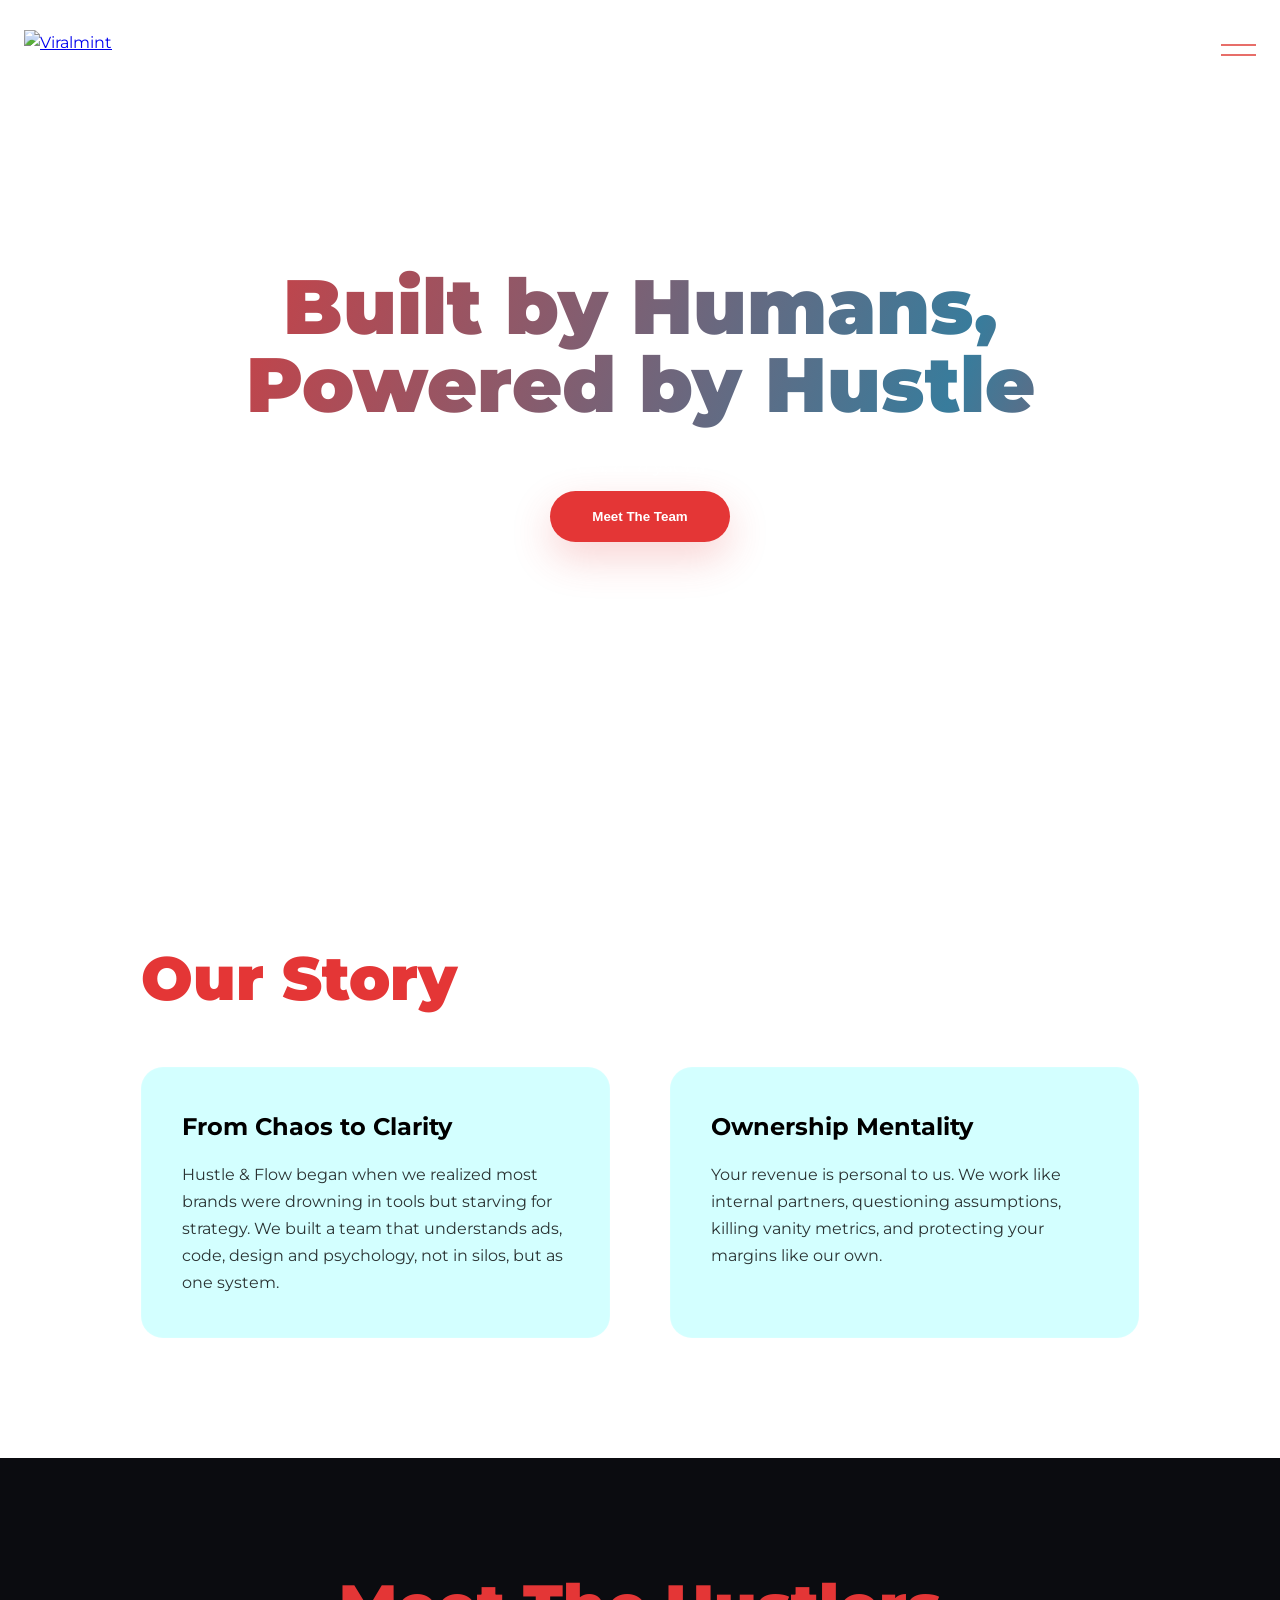
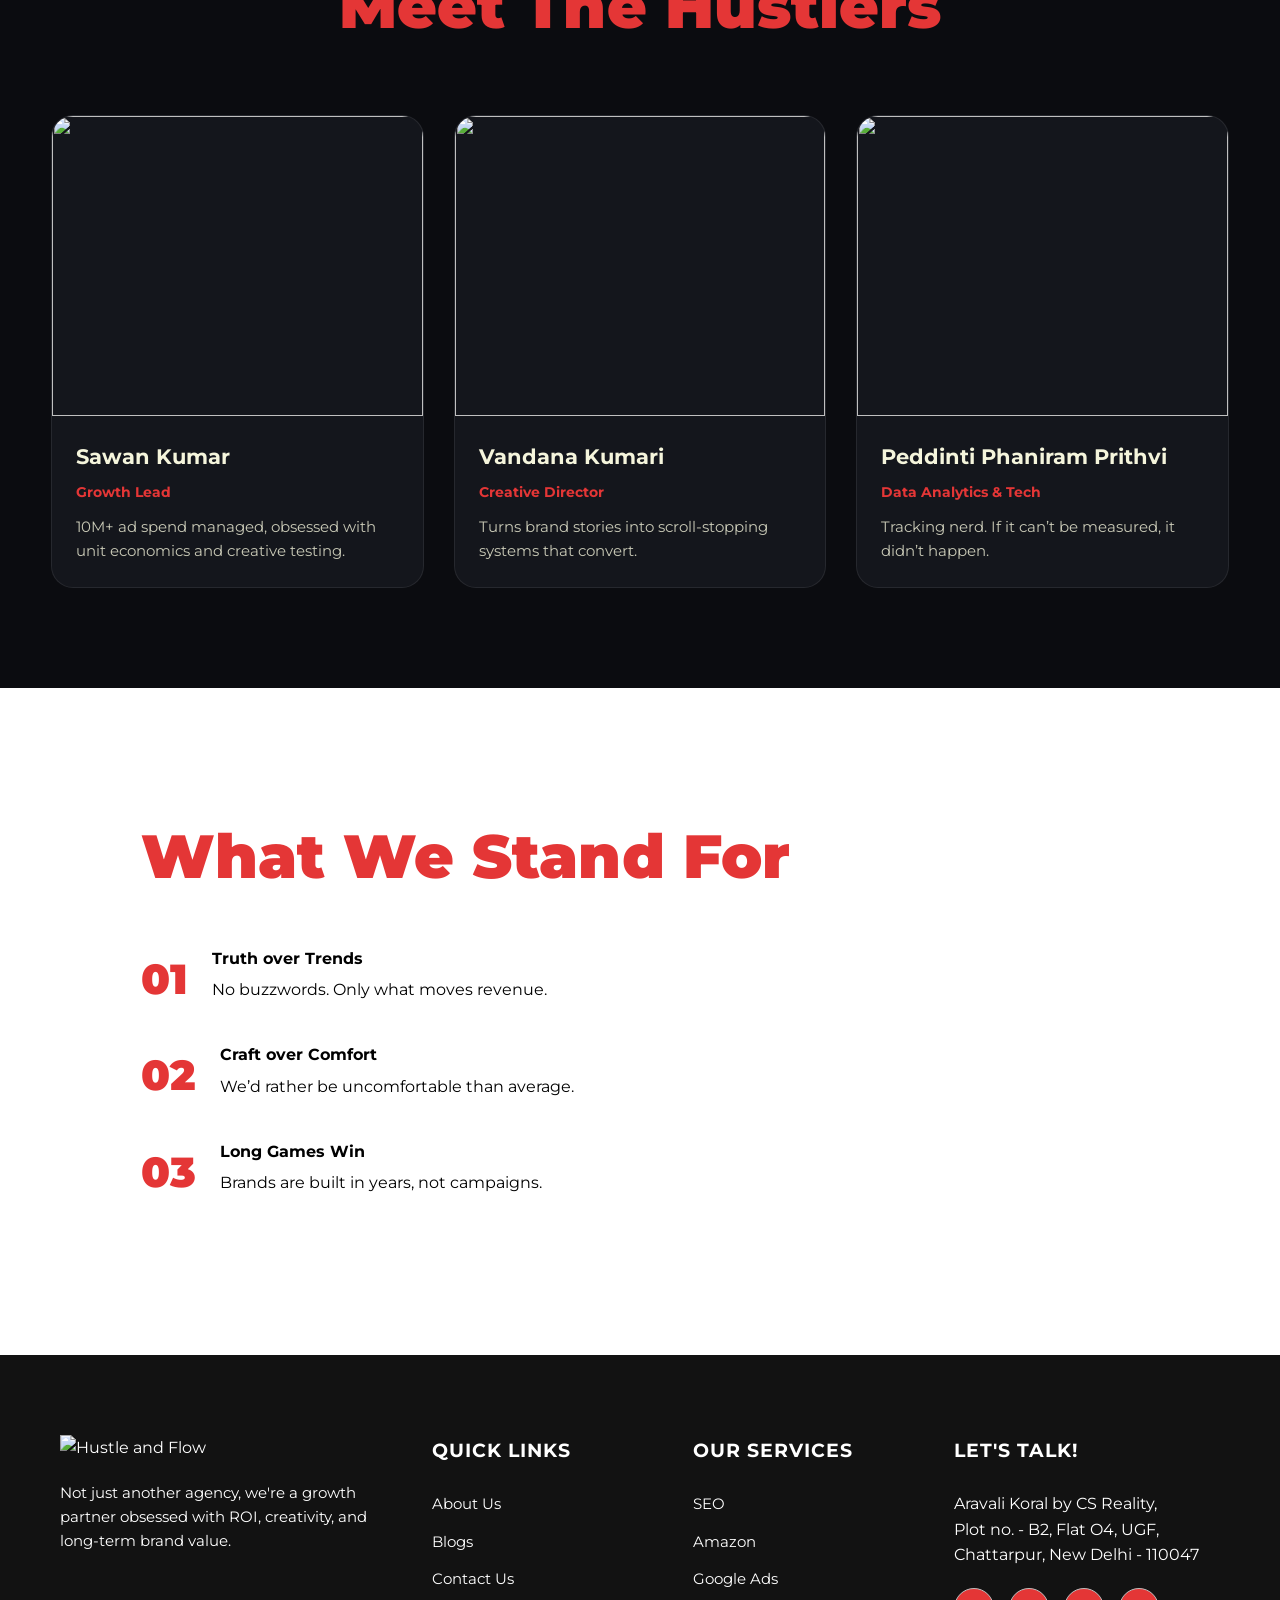
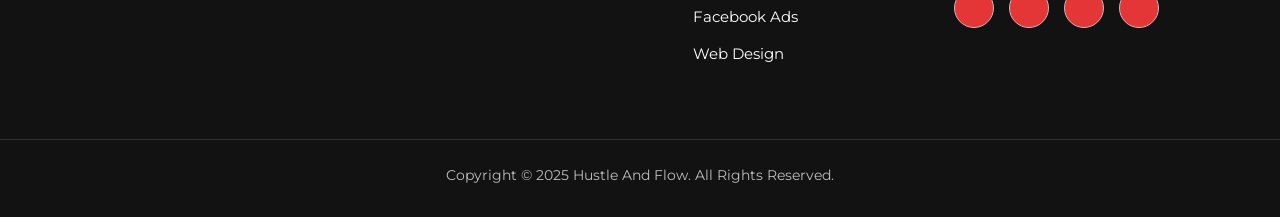
==== commit a12fc5a2: "Update index.html" ====
--- a/about/index.html
+++ b/about/index.html
@@ -104,28 +104,28 @@
 <div class="team-grid">
 
 <div class="member">
-<img src="https://picsum.photos/600/700?1">
+<img src="../logos/faces/sawan-kumar.jpeg">
 <div class="member-body">
-<h4>Kashyap Sawanjha</h4>
+<h4>Sawan Kumar</h4>
 <span>Growth Lead</span>
 <p>10M+ ad spend managed, obsessed with unit economics and creative testing.</p>
 </div>
 </div>
 
 <div class="member">
-<img src="https://picsum.photos/600/700?2">
+<img src="../logos/faces/vandana-kumari.jpeg">
 <div class="member-body">
-<h4>Riya Malhotra</h4>
+<h4>Vandana Kumari</h4>
 <span>Creative Director</span>
 <p>Turns brand stories into scroll-stopping systems that convert.</p>
 </div>
 </div>
 
 <div class="member">
-<img src="https://picsum.photos/600/700?3">
+<img src="../logos/faces/ppr-prithvi.jpg">
 <div class="member-body">
-<h4>Arjun Mehta</h4>
-<span>Analytics & Tech</span>
+<h4>Peddinti Phaniram Prithvi</h4>
+<span>Data Analytics & Tech</span>
 <p>Tracking nerd. If it can’t be measured, it didn’t happen.</p>
 </div>
 </div>
@@ -219,7 +219,7 @@
 
         <div class="footer-col">
             <h4 class="footer-title">Let's Talk!</h4>
-            <p class="footer-address">Some Long Address, In India - Zip Code.</p>
+            <p class="footer-address">Aravali Koral by CS Reality, <br> Plot no. - B2, Flat O4, UGF, Chattarpur, New Delhi - 110047</p>
             <div class="social-icons">
                 <a href="#"><i data-lucide="mail"></i></a>
                 <a href="#"><i data-lucide="instagram"></i></a>
